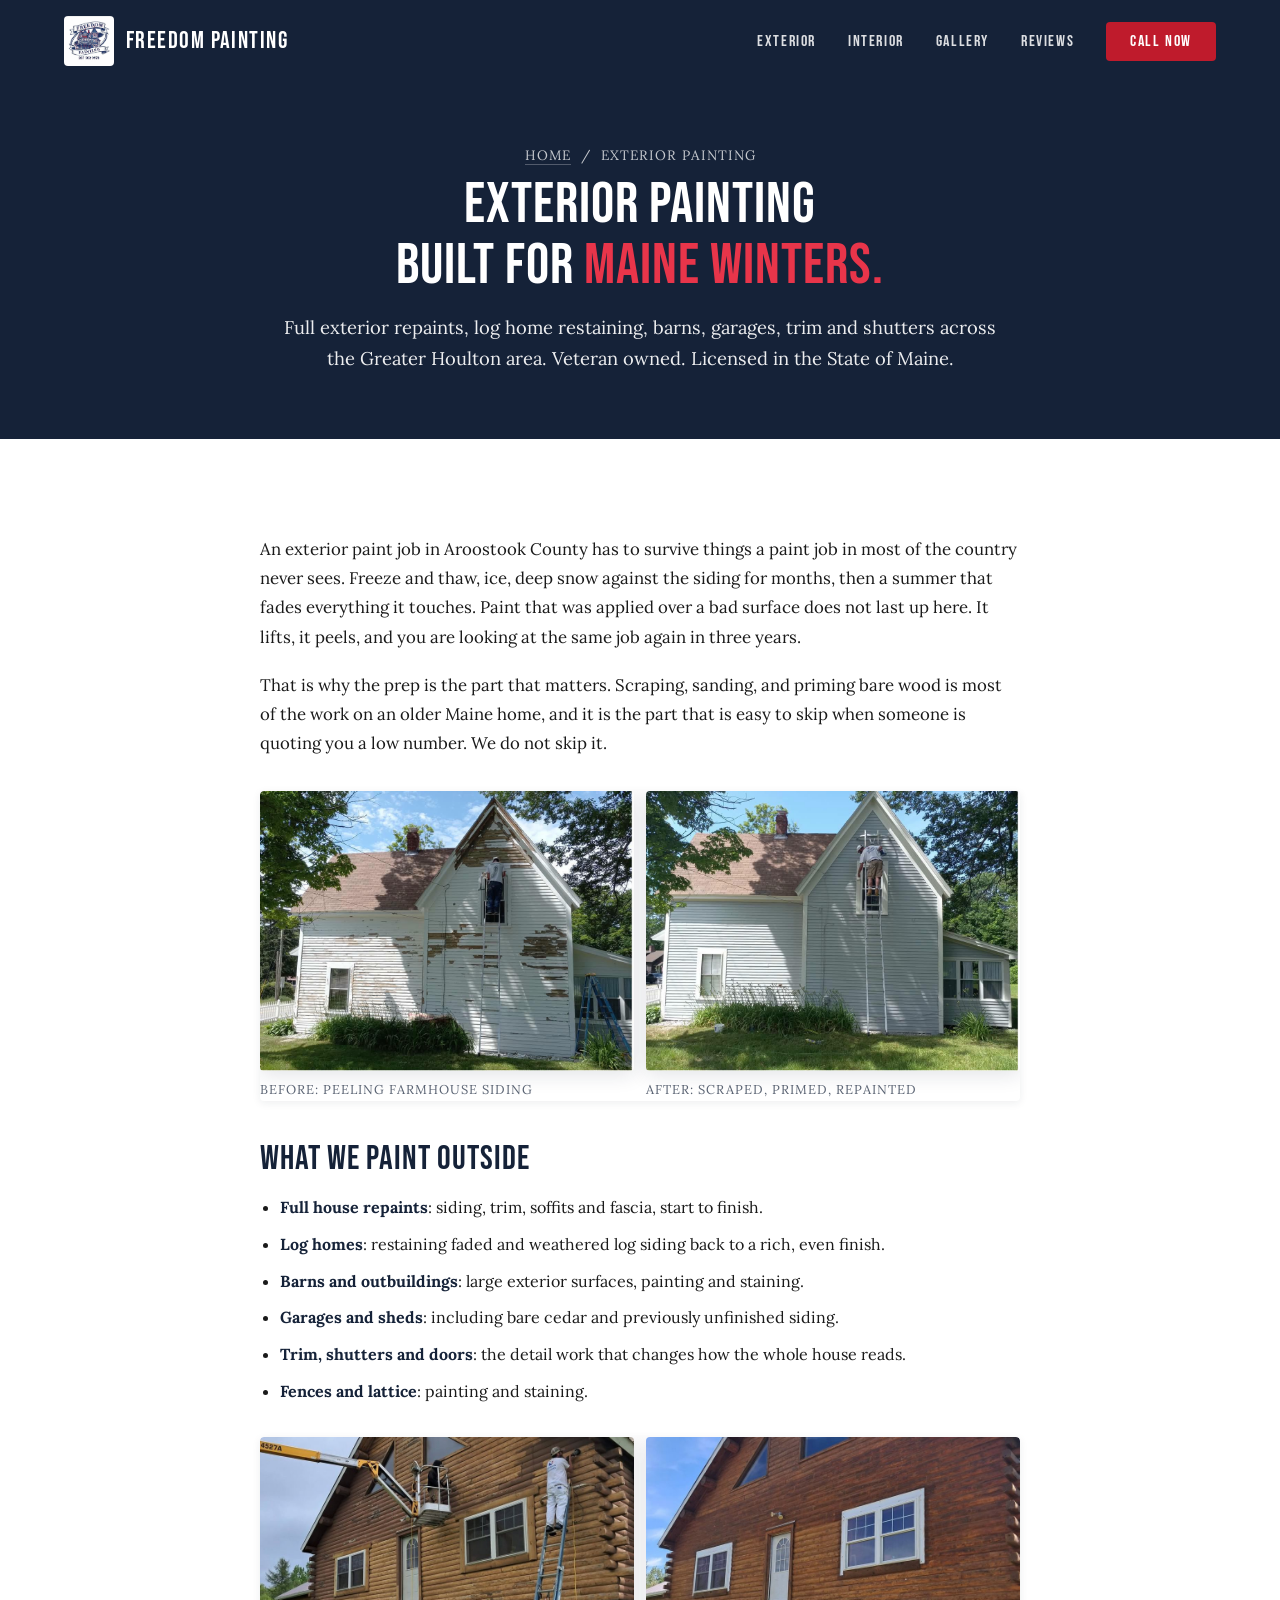
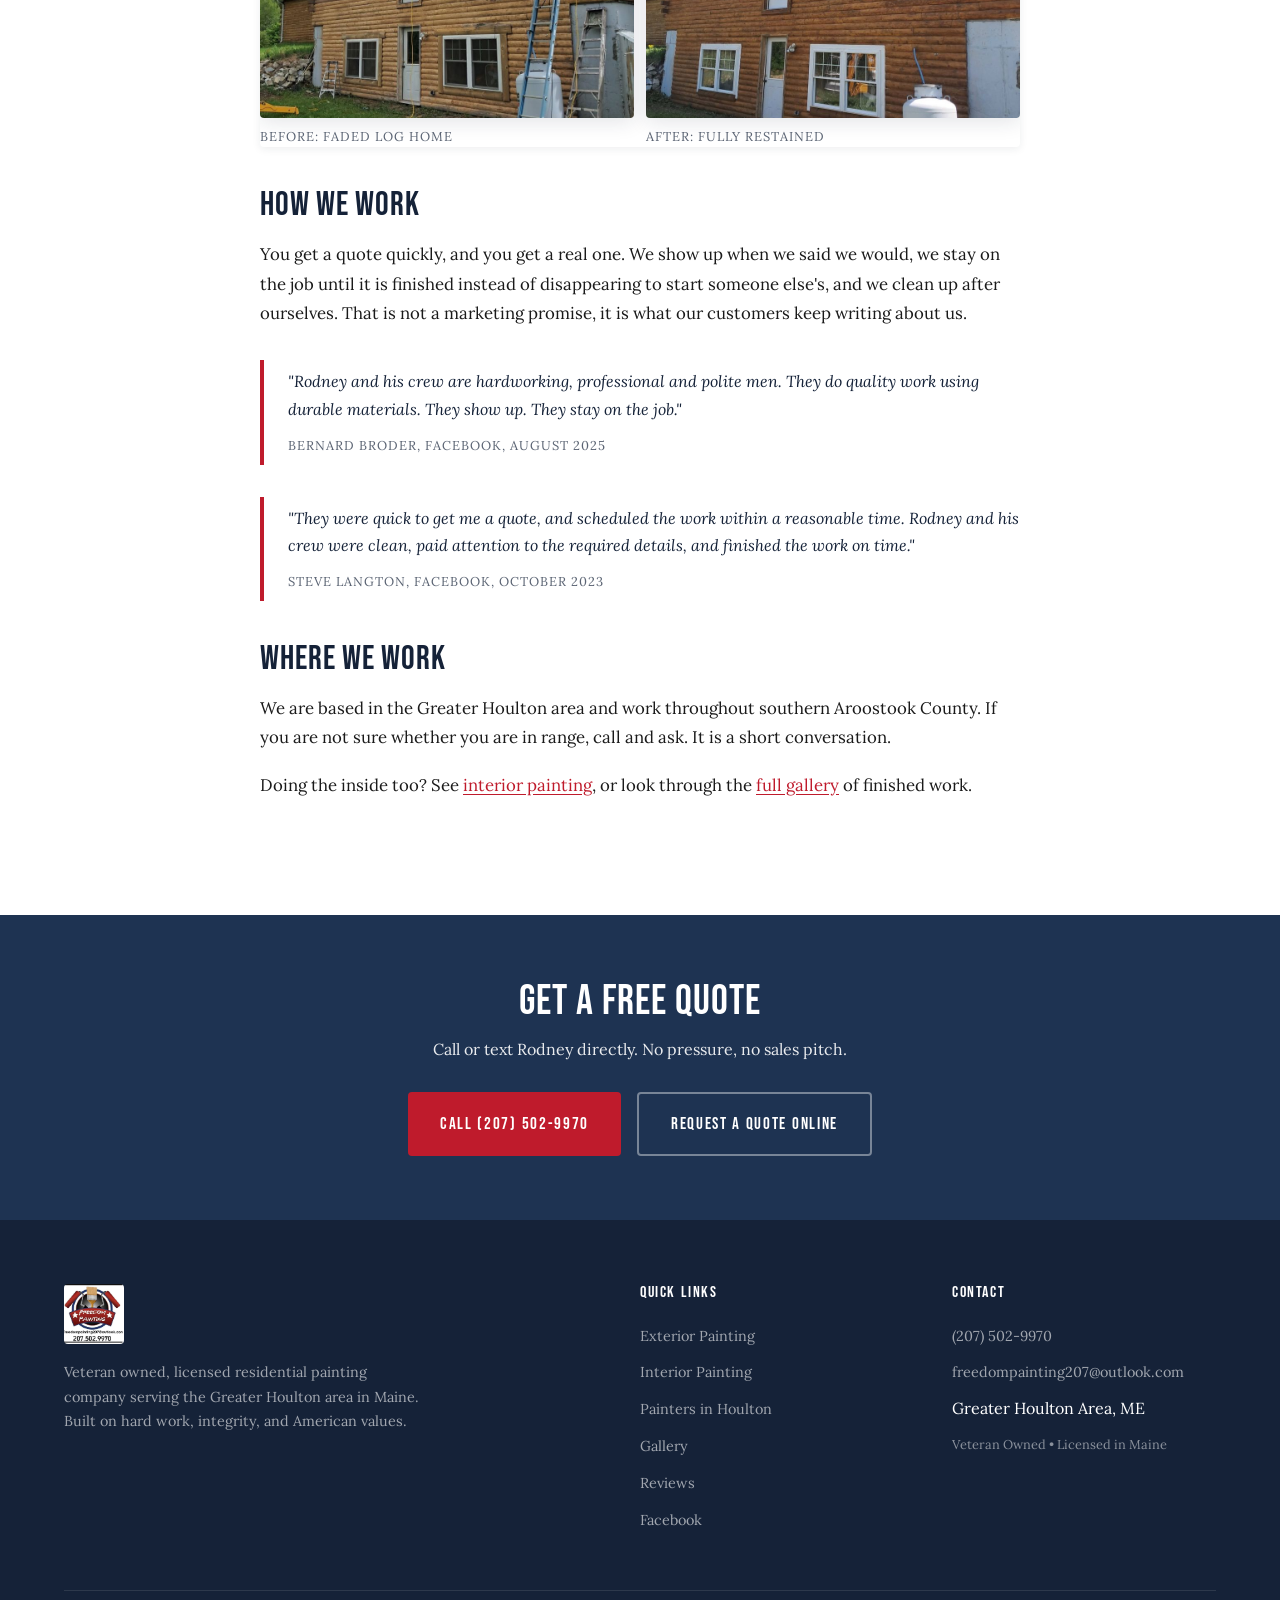
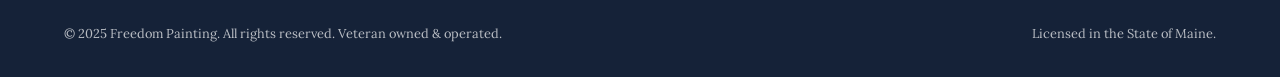
==== exterior-painting/index.html @ 09366f9c "Add service + location pages, extract shared stylesheet The site was a single page competing for one" ====
<!DOCTYPE html>
<html lang="en">
<head>
    <meta charset="UTF-8">
    <meta name="viewport" content="width=device-width, initial-scale=1.0">
    <title>Exterior House Painting in Houlton, ME | Freedom Painting</title>
    <meta name="description" content="Exterior house painting and staining in the Greater Houlton area. Veteran owned, licensed in Maine. Full repaints, log homes, barns, trim and shutters. Call or text (207) 502-9970.">
    <link rel="canonical" href="https://freedompainting.us/exterior-painting/">
    <link rel="icon" type="image/png" sizes="32x32" href="/favicon-32x32.png">
    <link rel="icon" type="image/png" sizes="16x16" href="/favicon-16x16.png">
    <link rel="apple-touch-icon" sizes="180x180" href="/apple-touch-icon.png">
    <meta property="og:title" content="Exterior House Painting in Houlton, ME | Freedom Painting">
    <meta property="og:description" content="Exterior house painting and staining in the Greater Houlton area. Veteran owned, licensed in Maine. Call or text (207) 502-9970.">
    <meta property="og:image" content="https://freedompainting.us/images/b4k.jpg">
    <meta property="og:url" content="https://freedompainting.us/exterior-painting/">
    <meta property="og:type" content="website">
    <meta property="og:site_name" content="Freedom Painting">
    <meta name="twitter:card" content="summary_large_image">
    <meta name="twitter:title" content="Exterior House Painting in Houlton, ME | Freedom Painting">
    <meta name="twitter:description" content="Exterior house painting and staining in the Greater Houlton area. Veteran owned, licensed in Maine.">
    <meta name="twitter:image" content="https://freedompainting.us/images/b4k.jpg">
    <link rel="preconnect" href="https://fonts.googleapis.com">
    <link rel="preconnect" href="https://fonts.gstatic.com" crossorigin>
    <link href="https://fonts.googleapis.com/css2?family=Bebas+Neue&family=Lora:ital,wght@0,400;0,600;0,700;1,400&display=swap" rel="stylesheet">
    <link rel="stylesheet" href="/css/site.css">

    <script type="application/ld+json">
    {
      "@context": "https://schema.org",
      "@type": "Service",
      "name": "Exterior House Painting",
      "serviceType": "Exterior House Painting",
      "url": "https://freedompainting.us/exterior-painting/",
      "description": "Exterior house painting and staining for residential properties in the Greater Houlton area of Aroostook County, Maine. Full repaints, log home restaining, barns, garages, trim and shutters.",
      "provider": {
        "@type": "HousePainter",
        "name": "Freedom Painting LLC",
        "alternateName": "Freedom Painting",
        "url": "https://freedompainting.us",
        "telephone": "+12075029970",
        "email": "freedompainting207@outlook.com",
        "image": "https://freedompainting.us/images/hero-barn-sign.jpg",
        "address": {
          "@type": "PostalAddress",
          "addressLocality": "Houlton",
          "addressRegion": "ME",
          "addressCountry": "US"
        },
        "sameAs": ["https://www.facebook.com/freedompainting207"]
      },
      "areaServed": {
        "@type": "GeoCircle",
        "geoMidpoint": { "@type": "GeoCoordinates", "latitude": 46.1261, "longitude": -67.8403 },
        "geoRadius": "50000"
      }
    }
    </script>
    <script type="application/ld+json">
    {
      "@context": "https://schema.org",
      "@type": "BreadcrumbList",
      "itemListElement": [
        { "@type": "ListItem", "position": 1, "name": "Home", "item": "https://freedompainting.us/" },
        { "@type": "ListItem", "position": 2, "name": "Exterior Painting", "item": "https://freedompainting.us/exterior-painting/" }
      ]
    }
    </script>
</head>
<body>

    <nav class="nav" id="nav">
        <div class="nav-inner">
            <a href="/" class="nav-logo">
                <img src="/images/Logo_2.jpg" alt="Freedom Painting Logo">
                <span class="nav-logo-text">FREEDOM PAINTING</span>
            </a>
            <ul class="nav-links" id="navLinks">
                <li><a href="/exterior-painting/">EXTERIOR</a></li>
                <li><a href="/interior-painting/">INTERIOR</a></li>
                <li><a href="/#gallery">GALLERY</a></li>
                <li><a href="/#testimonials">REVIEWS</a></li>
                <li><a href="tel:2075029970" class="nav-cta">CALL NOW</a></li>
            </ul>
            <button class="nav-hamburger" id="hamburger" aria-label="Toggle menu"><span></span><span></span><span></span></button>
        </div>
    </nav>

    <header class="page-hero">
        <div class="container">
            <div class="breadcrumb"><a href="/">Home</a> &nbsp;/&nbsp; Exterior Painting</div>
            <h1>EXTERIOR PAINTING<br>BUILT FOR <span class="accent">MAINE WINTERS.</span></h1>
            <p>Full exterior repaints, log home restaining, barns, garages, trim and shutters across the Greater Houlton area. Veteran owned. Licensed in the State of Maine.</p>
        </div>
    </header>

    <section class="section-padding">
        <div class="container">
            <div class="prose">

                <p>An exterior paint job in Aroostook County has to survive things a paint job in most of the country never sees. Freeze and thaw, ice, deep snow against the siding for months, then a summer that fades everything it touches. Paint that was applied over a bad surface does not last up here. It lifts, it peels, and you are looking at the same job again in three years.</p>

                <p>That is why the prep is the part that matters. Scraping, sanding, and priming bare wood is most of the work on an older Maine home, and it is the part that is easy to skip when someone is quoting you a low number. We do not skip it.</p>

                <div class="ba-pair">
                    <figure>
                        <img src="/images/b45.jpg" alt="Farmhouse exterior with peeling paint before scraping by Freedom Painting" loading="lazy" decoding="async" width="600" height="450">
                        <figcaption>Before: peeling farmhouse siding</figcaption>
                    </figure>
                    <figure>
                        <img src="/images/b46.jpg" alt="Farmhouse after scraping and full exterior repaint by Freedom Painting" loading="lazy" decoding="async" width="600" height="450">
                        <figcaption>After: scraped, primed, repainted</figcaption>
                    </figure>
                </div>

                <h2>WHAT WE PAINT OUTSIDE</h2>
                <ul>
                    <li><strong>Full house repaints</strong>: siding, trim, soffits and fascia, start to finish.</li>
                    <li><strong>Log homes</strong>: restaining faded and weathered log siding back to a rich, even finish.</li>
                    <li><strong>Barns and outbuildings</strong>: large exterior surfaces, painting and staining.</li>
                    <li><strong>Garages and sheds</strong>: including bare cedar and previously unfinished siding.</li>
                    <li><strong>Trim, shutters and doors</strong>: the detail work that changes how the whole house reads.</li>
                    <li><strong>Fences and lattice</strong>: painting and staining.</li>
                </ul>

                <div class="ba-pair">
                    <figure>
                        <img src="/images/before-2.jpg" alt="Faded log home mid-restain with the Freedom Painting crew on a lift" loading="lazy" decoding="async" width="600" height="450">
                        <figcaption>Before: faded log home</figcaption>
                    </figure>
                    <figure>
                        <img src="/images/after-2.jpg" alt="Log home fully restained to a rich brown by Freedom Painting" loading="lazy" decoding="async" width="600" height="450">
                        <figcaption>After: fully restained</figcaption>
                    </figure>
                </div>

                <h2>HOW WE WORK</h2>
                <p>You get a quote quickly, and you get a real one. We show up when we said we would, we stay on the job until it is finished instead of disappearing to start someone else's, and we clean up after ourselves. That is not a marketing promise, it is what our customers keep writing about us.</p>

                <blockquote class="pullquote">
                    "Rodney and his crew are hardworking, professional and polite men. They do quality work using durable materials. They show up. They stay on the job."
                    <cite>Bernard Broder, Facebook, August 2025</cite>
                </blockquote>

                <blockquote class="pullquote">
                    "They were quick to get me a quote, and scheduled the work within a reasonable time. Rodney and his crew were clean, paid attention to the required details, and finished the work on time."
                    <cite>Steve Langton, Facebook, October 2023</cite>
                </blockquote>

                <h2>WHERE WE WORK</h2>
                <p>We are based in the Greater Houlton area and work throughout southern Aroostook County. If you are not sure whether you are in range, call and ask. It is a short conversation.</p>

                <p>Doing the inside too? See <a href="/interior-painting/">interior painting</a>, or look through the <a href="/#gallery">full gallery</a> of finished work.</p>

            </div>
        </div>
    </section>

    <section class="cta-band">
        <div class="container">
            <h2>GET A FREE QUOTE</h2>
            <p>Call or text Rodney directly. No pressure, no sales pitch.</p>
            <div class="cta-actions">
                <a href="tel:2075029970" class="btn btn-primary">CALL (207) 502-9970</a>
                <a href="/#contact" class="btn btn-outline">REQUEST A QUOTE ONLINE</a>
            </div>
        </div>
    </section>

    <footer class="footer">
        <div class="container">
            <div class="footer-grid">
                <div class="footer-brand"><a href="/" class="nav-logo"><img src="/images/Logo.jpg" alt="Freedom Painting"></a><p>Veteran owned, licensed residential painting company serving the Greater Houlton area in Maine. Built on hard work, integrity, and American values.</p></div>
                <div><h3>QUICK LINKS</h3><ul class="footer-links"><li><a href="/exterior-painting/">Exterior Painting</a></li><li><a href="/interior-painting/">Interior Painting</a></li><li><a href="/house-painter-houlton-me/">Painters in Houlton</a></li><li><a href="/#gallery">Gallery</a></li><li><a href="/#testimonials">Reviews</a></li><li><a href="https://www.facebook.com/freedompainting207" target="_blank" rel="noopener">Facebook</a></li></ul></div>
                <div><h3>CONTACT</h3><ul class="footer-links"><li><a href="tel:2075029970">(207) 502-9970</a></li><li><a href="mailto:freedompainting207@outlook.com">freedompainting207@outlook.com</a></li><li>Greater Houlton Area, ME</li><li class="footer-meta">Veteran Owned &bull; Licensed in Maine</li></ul></div>
            </div>
            <div class="footer-bottom"><span>&copy; 2025 Freedom Painting. All rights reserved. Veteran owned &amp; operated.</span><span>Licensed in the State of Maine.</span></div>
        </div>
    </footer>

    <script>
        const hamburger = document.getElementById('hamburger');
        const navLinks = document.getElementById('navLinks');
        hamburger?.addEventListener('click', () => navLinks.classList.toggle('mobile-open'));
        const nav = document.getElementById('nav');
        window.addEventListener('scroll', () => nav.classList.toggle('scrolled', window.scrollY > 50));
    </script>
</body>
</html>
---- css/site.css ----
:root {
            --navy: #152238;
            --navy-light: #1E3352;
            --red: #BF1B2C;
            --red-dark: #991624;
            --red-light: #E8354A;
            --white: #FFFFFF;
            --cream: #F7F4EF;
            --cream-dark: #EDE8DF;
            --blue-tint: #E3EAF3;
            --text-dark: #1A1A1A;
            --text-mid: #4A4A4A;
            --text-light: #7A7A7A;
            --gold: #C9A84C;
            --shadow-sm: 0 2px 8px rgba(21, 34, 56, 0.08);
            --shadow-md: 0 4px 20px rgba(21, 34, 56, 0.12);
            --shadow-lg: 0 8px 40px rgba(21, 34, 56, 0.18);
            --radius: 4px;
            --font-display: 'Bebas Neue', sans-serif;
            --font-body: 'Lora', Georgia, serif;
            --transition: 0.3s cubic-bezier(0.4, 0, 0.2, 1);
        }
        *, *::before, *::after { box-sizing: border-box; margin: 0; padding: 0; }
        html { scroll-behavior: smooth; font-size: 16px; }
        body { font-family: var(--font-body); color: var(--text-dark); background: var(--white); line-height: 1.7; overflow-x: hidden; -webkit-font-smoothing: antialiased; }
        img { max-width: 100%; height: auto; display: block; }
        a { color: inherit; text-decoration: none; }
        button { cursor: pointer; font-family: inherit; }
        h1, h2, h3, h4 { font-family: var(--font-display); font-weight: 400; letter-spacing: 0.04em; line-height: 1.1; }
        .section-label { font-family: var(--font-display); font-size: 0.875rem; letter-spacing: 0.2em; text-transform: uppercase; color: var(--red); margin-bottom: 0.5rem; display: block; }
        .section-title { font-size: clamp(2.5rem, 5vw, 4rem); color: var(--navy); margin-bottom: 1rem; text-wrap: balance; }
        .section-subtitle { font-size: 1.1rem; color: var(--text-mid); max-width: 600px; line-height: 1.8; }
        .container { max-width: 1200px; margin: 0 auto; padding: 0 1.5rem; }
        .section-padding { padding: 6rem 0; }
        .star-divider { display: flex; align-items: center; justify-content: center; gap: 1rem; margin: 1.5rem 0; }
        .star-divider::before, .star-divider::after { content: ''; width: 60px; height: 2px; background: var(--red); }
        .star-divider span { color: var(--red); font-size: 1.2rem; }

        /* NAV */
        .nav { position: fixed; top: 0; left: 0; width: 100%; z-index: 900; background: transparent; transition: var(--transition); }
        .nav.scrolled { background: var(--navy); box-shadow: var(--shadow-md); }
        .nav-inner { display: flex; align-items: center; justify-content: space-between; padding: 1rem 1.5rem; max-width: 1200px; margin: 0 auto; }
        .nav-logo { display: flex; align-items: center; gap: 0.75rem; }
        .nav-logo img { height: 50px; width: auto; border-radius: 4px; }
        .nav-logo-text { font-family: var(--font-display); font-size: 1.5rem; color: var(--white); letter-spacing: 0.06em; }
        .nav-links { display: flex; align-items: center; gap: 2rem; list-style: none; }
        .nav-links a { font-family: var(--font-display); font-size: 1rem; letter-spacing: 0.1em; color: var(--white); opacity: 0.85; transition: var(--transition); position: relative; }
        .nav-links a:hover { opacity: 1; }
        .nav-links a::after { content: ''; position: absolute; bottom: -4px; left: 0; width: 0; height: 2px; background: var(--red); transition: var(--transition); }
        .nav-links a:hover::after { width: 100%; }
        .nav-cta { background: var(--red) !important; color: var(--white) !important; padding: 0.6rem 1.5rem !important; border-radius: var(--radius); opacity: 1 !important; }
        .nav-cta:hover { background: var(--red-dark) !important; }
        .nav-cta::after { display: none !important; }
        .nav-hamburger { display: none; flex-direction: column; gap: 5px; background: none; border: none; padding: 5px; }
        .nav-hamburger span { width: 28px; height: 2px; background: var(--white); transition: var(--transition); }

        /* HERO */
        .hero { position: relative; min-height: 100vh; display: flex; align-items: center; overflow: hidden; }
        .hero-bg { position: absolute; inset: 0; background: url('/images/hero-barn-sign.jpg') center/cover no-repeat; }
        .hero-bg::after { content: ''; position: absolute; inset: 0; background: linear-gradient(135deg, rgba(21,34,56,0.92) 0%, rgba(21,34,56,0.7) 40%, rgba(21,34,56,0.4) 100%); }
        .hero-content { position: relative; z-index: 2; max-width: 700px; padding: 8rem 0 4rem; }
        .hero-badge { display: inline-flex; align-items: center; gap: 0.5rem; background: rgba(191,27,44,0.15); border: 1px solid rgba(191,27,44,0.3); color: var(--white); padding: 0.5rem 1rem; border-radius: 2px; font-family: var(--font-display); font-size: 0.8rem; letter-spacing: 0.15em; margin-bottom: 1.5rem; animation: fadeInUp 0.8s ease both; }
        .hero-badge::before { content: '\2605'; color: var(--red-light); }
        .hero h1 { font-size: clamp(3rem, 7vw, 5.5rem); color: var(--white); line-height: 0.95; margin-bottom: 1.5rem; text-wrap: balance; animation: fadeInUp 0.8s ease 0.15s both; }
        .hero h1 .accent { color: var(--red-light); }
        .hero-description { font-size: 1.15rem; color: rgba(255,255,255,0.8); line-height: 1.8; margin-bottom: 2.5rem; max-width: 520px; animation: fadeInUp 0.8s ease 0.3s both; }
        .hero-actions { display: flex; gap: 1rem; flex-wrap: wrap; animation: fadeInUp 0.8s ease 0.45s both; }
        .btn { display: inline-flex; align-items: center; gap: 0.5rem; font-family: var(--font-display); font-size: 1.05rem; letter-spacing: 0.1em; padding: 1rem 2rem; border: none; border-radius: var(--radius); transition: var(--transition); text-align: center; }
        .btn-primary { background: var(--red); color: var(--white); }
        .btn-primary:hover { background: var(--red-dark); transform: translateY(-2px); box-shadow: var(--shadow-md); }
        .btn-outline { background: transparent; color: var(--white); border: 2px solid rgba(255,255,255,0.4); }
        .btn-outline:hover { border-color: var(--white); background: rgba(255,255,255,0.08); }
        .btn-facebook { background: #1462C5; color: var(--white); }
        .btn-facebook:hover { background: #114F9E; transform: translateY(-2px); }
        .hero-scroll { position: absolute; bottom: 2rem; left: 50%; transform: translateX(-50%); z-index: 2; display: flex; flex-direction: column; align-items: center; gap: 0.5rem; color: rgba(255,255,255,0.5); font-family: var(--font-display); font-size: 0.7rem; letter-spacing: 0.15em; animation: float 2s ease-in-out infinite; }
        .hero-scroll-line { width: 1px; height: 40px; background: linear-gradient(to bottom, rgba(255,255,255,0.5), transparent); }

        /* TRUST BANNER */
        .trust-banner { background: var(--navy); padding: 3rem 0; text-align: center; }
        .trust-items { display: flex; justify-content: center; gap: 3rem; flex-wrap: wrap; }
        .trust-item { display: flex; align-items: center; gap: 0.75rem; color: var(--white); }
        .trust-icon { font-size: 1.8rem; }
        .trust-text { font-family: var(--font-display); font-size: 1.1rem; letter-spacing: 0.08em; text-align: left; }
        .trust-text small { display: block; font-family: var(--font-body); font-size: 0.75rem; color: rgba(255,255,255,0.72); letter-spacing: 0.02em; }

        /* SERVICES */
        .services { background: var(--cream); }
        .services-header { text-align: center; margin-bottom: 4rem; }
        .services-header .section-subtitle { margin: 0 auto; }
        .services-grid { display: grid; grid-template-columns: repeat(auto-fit, minmax(280px, 1fr)); gap: 1.5rem; }
        .service-card { background: var(--white); border-radius: var(--radius); box-shadow: var(--shadow-sm); transition: var(--transition); position: relative; overflow: hidden; display: flex; flex-direction: column; }
        .service-card:hover { transform: translateY(-4px); box-shadow: var(--shadow-md); }
        .service-photo { aspect-ratio: 4/3; overflow: hidden; position: relative; }
        .service-photo img { width: 100%; height: 100%; object-fit: cover; transition: transform 0.6s cubic-bezier(0.4, 0, 0.2, 1); }
        .service-card:hover .service-photo img { transform: scale(1.05); }
        .service-body { padding: 1.75rem 2rem 2rem; }
        .service-card h3 { font-size: 1.5rem; color: var(--navy); margin-bottom: 0.75rem; }
        .service-card p { color: var(--text-mid); font-size: 0.95rem; line-height: 1.7; }

        /* GALLERY */
        .gallery-header { text-align: center; margin-bottom: 3rem; }
        .gallery-header .section-subtitle { margin: 0 auto; }
        .gallery-tabs { display: flex; justify-content: center; gap: 0.75rem; margin-bottom: 2.5rem; flex-wrap: wrap; }
        .gallery-tab { font-family: var(--font-display); font-size: 0.9rem; letter-spacing: 0.1em; padding: 0.5rem 1.25rem; background: transparent; border: 1px solid var(--cream-dark); border-radius: 2px; color: var(--text-mid); transition: var(--transition); }
        .gallery-tab.active, .gallery-tab:hover { background: var(--navy); border-color: var(--navy); color: var(--white); }
        .gallery-section { display: none; }
        .gallery-section.active { display: block; }

        /* Before & After */
        .ba-grid { display: grid; grid-template-columns: repeat(auto-fit, minmax(320px, 1fr)); gap: 2rem; }
        .ba-pair { border-radius: var(--radius); overflow: hidden; box-shadow: var(--shadow-sm); background: var(--white); }
        .ba-images { display: grid; grid-template-columns: 1fr 1fr; }
        .ba-side { position: relative; overflow: hidden; aspect-ratio: 4/3; }
        .ba-images img { width: 100%; height: 100%; object-fit: cover; }
        .ba-label { position: absolute; bottom: 0; left: 0; right: 0; padding: 0.4rem 0.75rem; font-family: var(--font-display); font-size: 0.7rem; letter-spacing: 0.12em; text-align: center; color: var(--white); }
        .ba-label.before { background: rgba(0,0,0,0.6); }
        .ba-label.after { background: rgba(191,27,44,0.85); }
        .ba-caption { padding: 0.75rem 1rem; font-family: var(--font-display); font-size: 0.85rem; letter-spacing: 0.06em; color: var(--navy); text-align: center; }

        /* Projects grid */
        .projects-grid { display: grid; grid-template-columns: repeat(4, 1fr); gap: 0.75rem; }
        .project-item { position: relative; overflow: hidden; border-radius: var(--radius); cursor: pointer; aspect-ratio: 1; }
        .project-item.wide { grid-column: span 2; aspect-ratio: 2/1; }
        .project-item img { width: 100%; height: 100%; object-fit: cover; transition: transform 0.6s cubic-bezier(0.4, 0, 0.2, 1); }
        .project-item::after { content: ''; position: absolute; inset: 0; background: rgba(21,34,56,0.18); opacity: 0; transition: var(--transition); }
        .project-item:hover img { transform: scale(1.06); }
        .project-item:hover::after { opacity: 1; }

        /* Lightbox */
        .lightbox { position: fixed; inset: 0; z-index: 2000; background: rgba(0,0,0,0.92); display: none; align-items: center; justify-content: center; padding: 2rem; }
        .lightbox.active { display: flex; }
        .lightbox img { max-width: 90vw; max-height: 85vh; object-fit: contain; border-radius: var(--radius); }
        .lightbox-close { position: absolute; top: 1.5rem; right: 1.5rem; background: none; border: none; color: var(--white); font-size: 2rem; opacity: 0.7; transition: var(--transition); }
        .lightbox-close:hover { opacity: 1; }
        .lightbox-nav { position: absolute; top: 50%; transform: translateY(-50%); background: rgba(255,255,255,0.1); border: none; color: var(--white); font-size: 1.5rem; padding: 1rem; border-radius: 50%; transition: var(--transition); }
        .lightbox-nav:hover { background: rgba(255,255,255,0.2); }
        .lightbox-prev { left: 1.5rem; }
        .lightbox-next { right: 1.5rem; }

        /* SOCIAL BANNER */
        .social-banner { background: var(--red); padding: 3rem 0; text-align: center; }
        .social-banner h3 { font-size: 2rem; color: var(--white); margin-bottom: 0.5rem; }
        .social-banner p { color: rgba(255,255,255,0.85); margin-bottom: 1.5rem; font-size: 1rem; }

        /* TESTIMONIALS */
        .testimonials { background: var(--navy); color: var(--white); overflow: hidden; }
        .testimonials .section-label { color: var(--red-light); }
        .testimonials .section-title { color: var(--white); }
        .testimonials-header { text-align: center; margin-bottom: 4rem; }
        .testimonials-header .section-subtitle { color: rgba(255,255,255,0.6); margin: 0 auto; }
        .testimonials-track-wrapper { position: relative; overflow: hidden; }
        .testimonials-track { display: flex; gap: 1.5rem; animation: scrollTestimonials 20s linear infinite; }
        .testimonials-track:hover { animation-play-state: paused; }
        .testimonial-card { flex: 0 0 380px; background: var(--navy-light); border-radius: var(--radius); padding: 2rem; position: relative; }
        .testimonial-stars { color: var(--gold); font-size: 0.9rem; letter-spacing: 2px; margin-bottom: 1rem; }
        .testimonial-text { font-size: 0.95rem; line-height: 1.8; color: rgba(255,255,255,0.85); margin-bottom: 1.5rem; font-style: italic; }
        .testimonial-author { display: flex; align-items: center; gap: 0.75rem; }
        .testimonial-avatar { width: 40px; height: 40px; border-radius: 50%; background: var(--red); display: flex; align-items: center; justify-content: center; font-family: var(--font-display); font-size: 1rem; color: var(--white); }
        .testimonial-name { font-family: var(--font-display); font-size: 1rem; letter-spacing: 0.05em; }
        .testimonial-date { font-size: 0.8rem; color: rgba(255,255,255,0.65); }
        .testimonial-source { position: absolute; top: 1.5rem; right: 1.5rem; font-size: 0.75rem; color: rgba(255,255,255,0.6); font-family: var(--font-display); letter-spacing: 0.08em; }

        /* CONTACT */
        .contact { background: var(--cream); }
        .contact-grid { display: grid; grid-template-columns: 1fr 1fr; gap: 4rem; align-items: start; }
        .contact-info-block { margin-bottom: 2rem; }
        .contact-info-block h3 { font-size: 1.3rem; color: var(--navy); margin-bottom: 0.5rem; }
        .contact-info-block p, .contact-info-block a { color: var(--text-mid); font-size: 1rem; line-height: 1.7; }
        .contact-info-block a:hover { color: var(--red); }
        .contact-phone { font-family: var(--font-display); font-size: 2rem !important; color: var(--navy) !important; letter-spacing: 0.04em; }
        .contact-form-card { background: var(--white); padding: 2.5rem; border-radius: var(--radius); box-shadow: var(--shadow-md); }
        .contact-form-card h3 { font-size: 1.8rem; color: var(--navy); margin-bottom: 0.5rem; }
        .contact-form-card > p { color: var(--text-mid); margin-bottom: 2rem; font-size: 0.95rem; }
        .form-row { display: grid; grid-template-columns: 1fr 1fr; gap: 1rem; }
        .form-group { margin-bottom: 1.25rem; }
        .form-group label { display: block; font-family: var(--font-display); font-size: 0.8rem; letter-spacing: 0.1em; color: var(--navy); margin-bottom: 0.4rem; }
        .form-group input, .form-group select, .form-group textarea { width: 100%; padding: 0.75rem 1rem; border: 1px solid var(--cream-dark); border-radius: var(--radius); font-family: var(--font-body); font-size: 0.95rem; color: var(--text-dark); background: var(--cream); transition: var(--transition); }
        .form-group input:focus, .form-group select:focus, .form-group textarea:focus { outline: none; border-color: var(--navy); background: var(--white); }
        .form-group textarea { resize: vertical; min-height: 120px; }
        .form-submit { width: 100%; font-family: var(--font-display); font-size: 1.05rem; letter-spacing: 0.1em; padding: 1rem; background: var(--red); color: var(--white); border: none; border-radius: var(--radius); transition: var(--transition); }
        .form-submit:hover { background: var(--red-dark); }
        .form-submit:disabled { opacity: 0.6; cursor: not-allowed; }
        .form-success { display: none; text-align: center; padding: 2rem; }
        .form-success.active { display: block; }
        .form-success h4 { font-size: 1.5rem; color: var(--navy); margin-bottom: 0.5rem; }

        /* FOOTER */
        .footer { background: var(--navy); color: var(--white); padding: 4rem 0 2rem; }
        .footer-grid { display: grid; grid-template-columns: 2fr 1fr 1fr; gap: 3rem; margin-bottom: 3rem; }
        .footer-brand p { color: rgba(255,255,255,0.6); font-size: 0.9rem; line-height: 1.7; margin-top: 1rem; max-width: 360px; }
        .footer h4, .footer h3 { font-size: 1rem; letter-spacing: 0.1em; margin-bottom: 1.25rem; color: var(--white); }
        .footer-links { list-style: none; }
        .footer-links li { margin-bottom: 0.6rem; }
        .footer-links a { color: rgba(255,255,255,0.6); font-size: 0.9rem; transition: var(--transition); }
        .footer-links a:hover { color: var(--white); }
        .footer-bottom { border-top: 1px solid rgba(255,255,255,0.1); padding-top: 2rem; display: flex; justify-content: space-between; align-items: center; font-size: 0.8rem; color: rgba(255,255,255,0.7); }

        /* ANIMATIONS */
        @keyframes fadeInUp { from { opacity: 0; transform: translateY(24px); } to { opacity: 1; transform: translateY(0); } }
        @keyframes float { 0%, 100% { transform: translateX(-50%) translateY(0); } 50% { transform: translateX(-50%) translateY(-8px); } }
        @keyframes scrollTestimonials { 0% { transform: translateX(0); } 100% { transform: translateX(-50%); } }
        .reveal { opacity: 0; transform: translateY(30px); transition: opacity 0.7s ease, transform 0.7s ease; }
        .reveal.visible { opacity: 1; transform: translateY(0); }

        /* UTILITIES */
        .star-divider.is-start { justify-content: flex-start; }
        .contact-intro { margin-bottom: 3rem; }
        .contact-fb { color: var(--red); font-weight: 600; }
        .contact-badge { display: inline-flex; align-items: center; gap: 0.4rem; background: rgba(191,27,44,0.08); border: 1px solid rgba(191,27,44,0.15); color: var(--red); padding: 0.4rem 0.75rem; border-radius: 2px; font-family: var(--font-display); font-size: 0.75rem; letter-spacing: 0.12em; margin-top: 0.5rem; margin-right: 0.5rem; }
        .contact-badges { margin-top: 1rem; }
        .form-success a { color: var(--red); }
        .footer-brand .nav-logo { margin-bottom: 0.5rem; }
        .footer-brand img { height: 60px; border-radius: 4px; }
        .footer-meta { margin-top: 0.75rem; color: rgba(255,255,255,0.5); font-size: 0.8rem; }

        /* RESPONSIVE */
        @media (max-width: 1024px) { .projects-grid { grid-template-columns: repeat(3, 1fr); } .project-item.wide { grid-column: span 1; aspect-ratio: 1; } .contact-grid { grid-template-columns: 1fr; gap: 3rem; } }
        @media (max-width: 768px) { .nav-links { display: none; } .nav-links.mobile-open { display: flex; flex-direction: column; position: absolute; top: 100%; left: 0; width: 100%; background: var(--navy); padding: 1.5rem; gap: 1rem; box-shadow: var(--shadow-md); } .nav-hamburger { display: flex; } .projects-grid { grid-template-columns: repeat(2, 1fr); } .services-grid { grid-template-columns: 1fr; } .footer-grid { grid-template-columns: 1fr; gap: 2rem; } .footer-bottom { flex-direction: column; gap: 0.5rem; text-align: center; } .form-row { grid-template-columns: 1fr; } .section-padding { padding: 4rem 0; } .testimonial-card { flex: 0 0 300px; padding: 1.5rem; } .trust-items { gap: 1.5rem; } .ba-grid { grid-template-columns: 1fr; } }
        @media (max-width: 480px) { .projects-grid { grid-template-columns: 1fr 1fr; gap: 0.5rem; } .hero h1 { font-size: 2.8rem; } }

        /* ---- CONTENT PAGES (service + location) ---- */
        .page-hero { background: var(--navy); color: var(--white); padding: 9rem 0 4rem; text-align: center; }
        .page-hero h1 { font-family: 'Bebas Neue', sans-serif; font-size: 3.6rem; line-height: 1.05; letter-spacing: 1px; margin: 0.5rem 0 1rem; }
        .page-hero h1 .accent { color: var(--red-light); }
        .page-hero p { max-width: 720px; margin: 0 auto; font-size: 1.15rem; opacity: 0.92; }
        .breadcrumb { font-size: 0.85rem; letter-spacing: 1px; text-transform: uppercase; opacity: 0.75; }
        .breadcrumb a { color: var(--white); text-decoration: none; border-bottom: 1px solid rgba(255,255,255,0.35); }
        .breadcrumb a:hover { color: var(--red-light); }
        .prose { max-width: 760px; margin: 0 auto; }
        .prose h2 { font-family: 'Bebas Neue', sans-serif; font-size: 2.1rem; letter-spacing: 1px; margin: 2.5rem 0 1rem; color: var(--navy); }
        .prose h3 { font-size: 1.15rem; font-weight: 700; margin: 1.75rem 0 0.5rem; color: var(--navy); }
        .prose p { margin-bottom: 1.15rem; font-size: 1.05rem; line-height: 1.75; }
        .prose ul { margin: 0 0 1.5rem 1.25rem; }
        .prose li { margin-bottom: 0.6rem; line-height: 1.7; }
        .prose strong { color: var(--navy); }
        .ba-pair { display: grid; grid-template-columns: 1fr 1fr; gap: 0.75rem; margin: 2rem 0; }
        .ba-pair figure { margin: 0; }
        .ba-pair img { width: 100%; aspect-ratio: 4 / 3; object-fit: cover; border-radius: 4px; display: block; box-shadow: var(--shadow-md); }
        .ba-pair figcaption { font-size: 0.8rem; letter-spacing: 1px; text-transform: uppercase; color: var(--navy); opacity: 0.7; margin-top: 0.5rem; }
        .pullquote { border-left: 4px solid var(--red); padding: 0.5rem 0 0.5rem 1.5rem; margin: 2rem 0; font-style: italic; color: var(--navy); }
        .pullquote cite { display: block; font-style: normal; font-size: 0.8rem; letter-spacing: 1px; text-transform: uppercase; opacity: 0.7; margin-top: 0.75rem; }
        .cta-band { background: var(--navy-light); color: var(--white); text-align: center; padding: 4rem 0; }
        .cta-band h2 { font-family: 'Bebas Neue', sans-serif; font-size: 2.6rem; letter-spacing: 1px; margin-bottom: 0.75rem; }
        .cta-band p { margin-bottom: 1.75rem; opacity: 0.9; }
        .cta-actions { display: flex; gap: 1rem; justify-content: center; flex-wrap: wrap; }
        @media (max-width: 768px) {
            .page-hero { padding: 7rem 0 3rem; }
            .page-hero h1 { font-size: 2.5rem; }
            .ba-pair { grid-template-columns: 1fr; }
        }
        .service-link { display: inline-block; margin-top: 1rem; font-size: 0.85rem; font-weight: 700; letter-spacing: 0.08em; text-transform: uppercase; color: var(--red); text-decoration: none; border-bottom: 2px solid transparent; transition: border-color 0.2s ease; }
        .service-link:hover, .service-link:focus { border-bottom-color: var(--red); }
        .prose a { color: var(--red); text-decoration: underline; text-underline-offset: 3px; }
        .prose a:hover, .prose a:focus { color: var(--red-dark); }
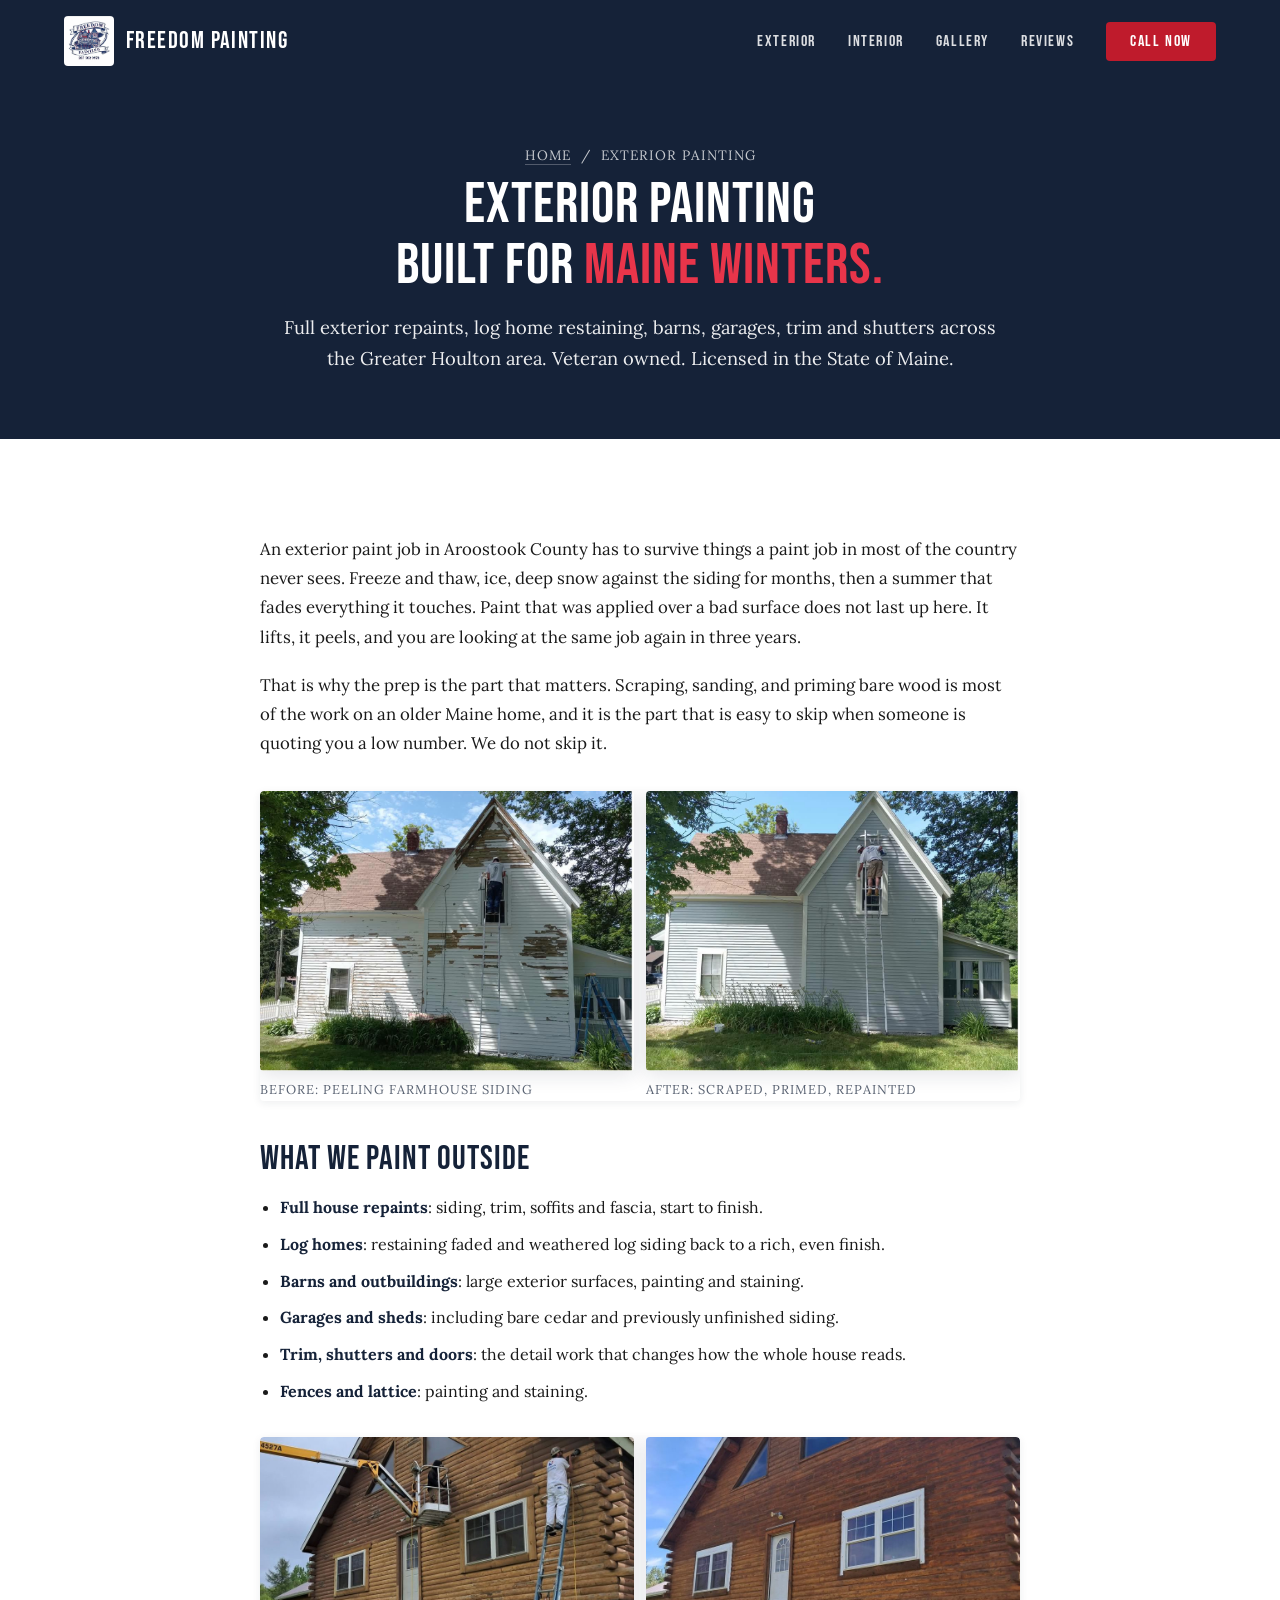
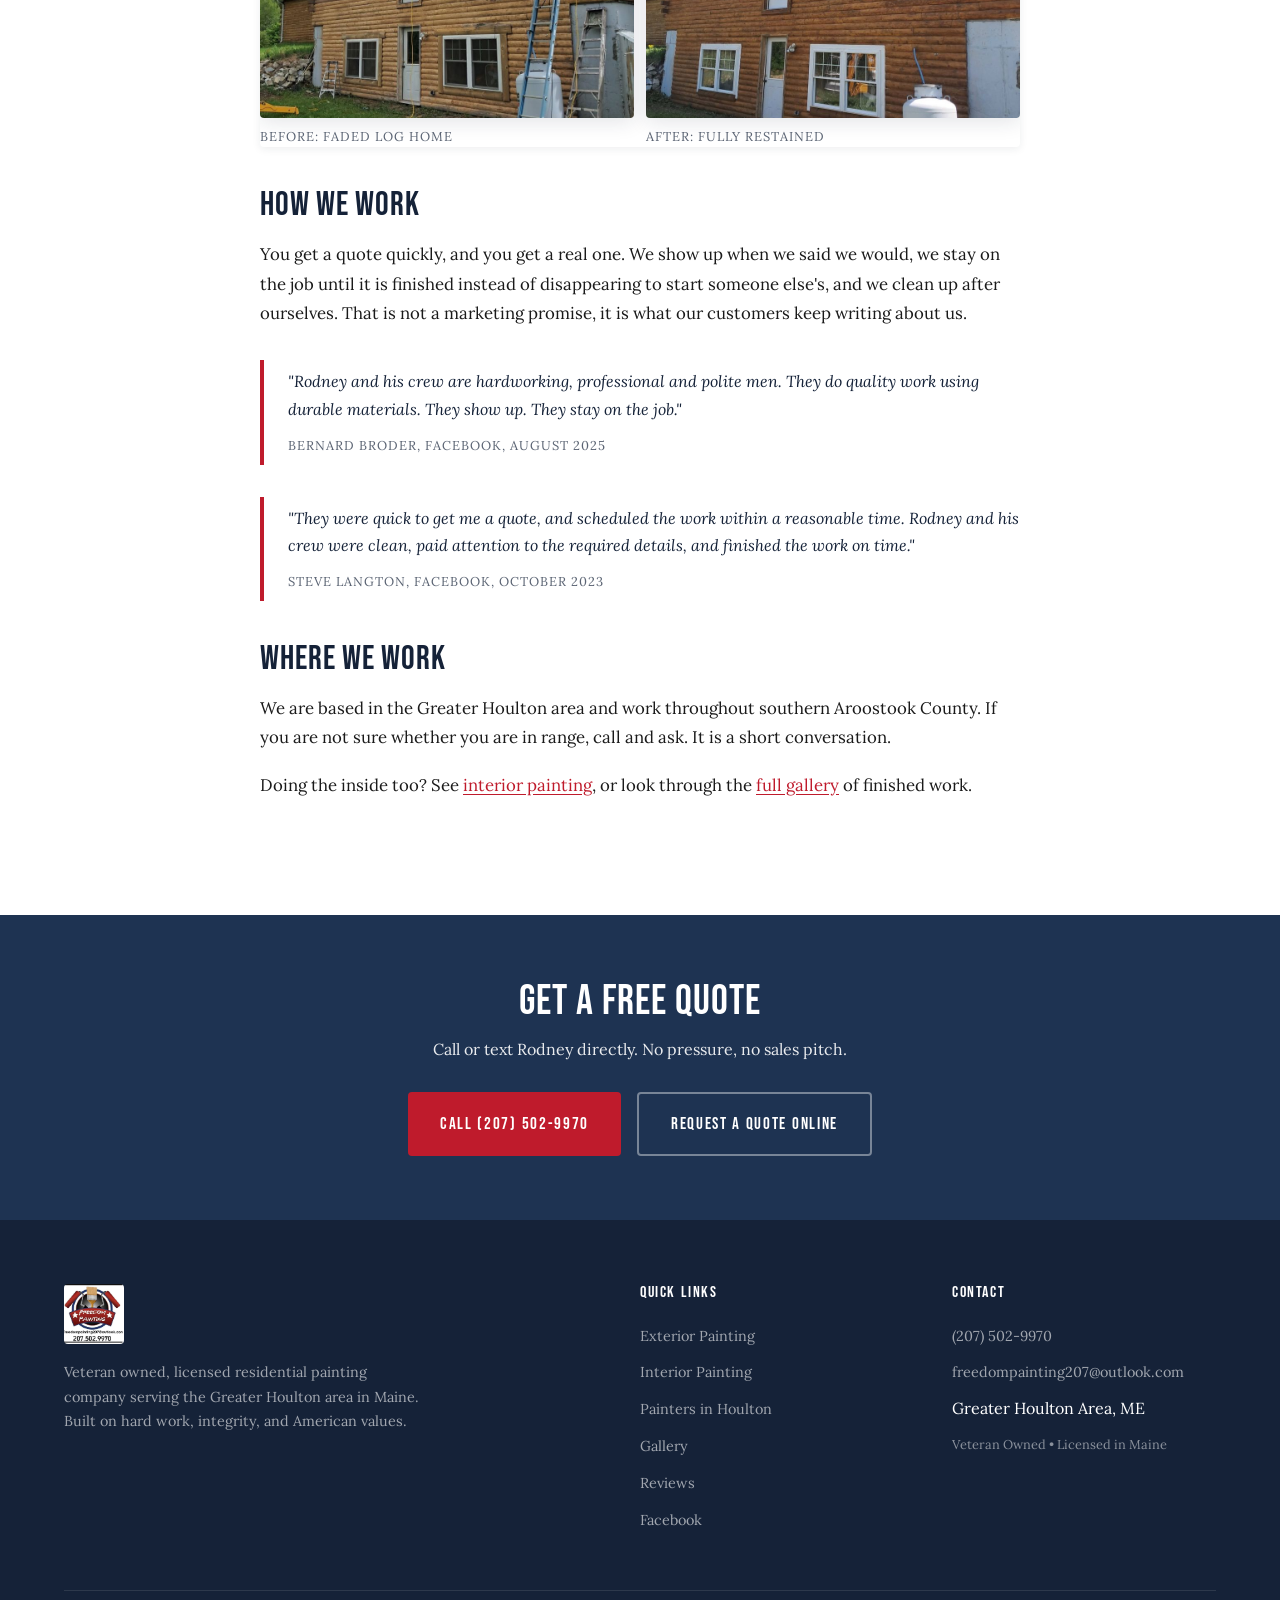
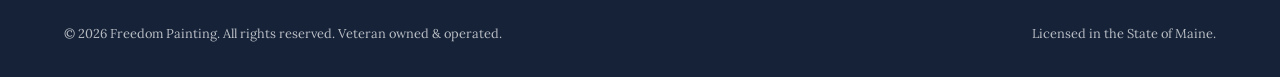
==== commit 78251ace: "Fix homepage gallery layout, mobile hero gutter, a11y; correct hosting docs - Scope subpage .ba-pair" ====
--- a/exterior-painting/index.html
+++ b/exterior-painting/index.html
@@ -173,7 +173,7 @@
                 <div><h3>QUICK LINKS</h3><ul class="footer-links"><li><a href="/exterior-painting/">Exterior Painting</a></li><li><a href="/interior-painting/">Interior Painting</a></li><li><a href="/house-painter-houlton-me/">Painters in Houlton</a></li><li><a href="/#gallery">Gallery</a></li><li><a href="/#testimonials">Reviews</a></li><li><a href="https://www.facebook.com/freedompainting207" target="_blank" rel="noopener">Facebook</a></li></ul></div>
                 <div><h3>CONTACT</h3><ul class="footer-links"><li><a href="tel:2075029970">(207) 502-9970</a></li><li><a href="mailto:freedompainting207@outlook.com">freedompainting207@outlook.com</a></li><li>Greater Houlton Area, ME</li><li class="footer-meta">Veteran Owned &bull; Licensed in Maine</li></ul></div>
             </div>
-            <div class="footer-bottom"><span>&copy; 2025 Freedom Painting. All rights reserved. Veteran owned &amp; operated.</span><span>Licensed in the State of Maine.</span></div>
+            <div class="footer-bottom"><span>&copy; 2026 Freedom Painting. All rights reserved. Veteran owned &amp; operated.</span><span>Licensed in the State of Maine.</span></div>
         </div>
     </footer>
 
--- a/css/site.css
+++ b/css/site.css
@@ -58,7 +58,7 @@
         .hero { position: relative; min-height: 100vh; display: flex; align-items: center; overflow: hidden; }
         .hero-bg { position: absolute; inset: 0; background: url('/images/hero-barn-sign.jpg') center/cover no-repeat; }
         .hero-bg::after { content: ''; position: absolute; inset: 0; background: linear-gradient(135deg, rgba(21,34,56,0.92) 0%, rgba(21,34,56,0.7) 40%, rgba(21,34,56,0.4) 100%); }
-        .hero-content { position: relative; z-index: 2; max-width: 700px; padding: 8rem 0 4rem; }
+        .hero-content { position: relative; z-index: 2; max-width: 700px; padding: 8rem 1.5rem 4rem; }
         .hero-badge { display: inline-flex; align-items: center; gap: 0.5rem; background: rgba(191,27,44,0.15); border: 1px solid rgba(191,27,44,0.3); color: var(--white); padding: 0.5rem 1rem; border-radius: 2px; font-family: var(--font-display); font-size: 0.8rem; letter-spacing: 0.15em; margin-bottom: 1.5rem; animation: fadeInUp 0.8s ease both; }
         .hero-badge::before { content: '\2605'; color: var(--red-light); }
         .hero h1 { font-size: clamp(3rem, 7vw, 5.5rem); color: var(--white); line-height: 0.95; margin-bottom: 1.5rem; text-wrap: balance; animation: fadeInUp 0.8s ease 0.15s both; }
@@ -125,6 +125,7 @@
         .project-item::after { content: ''; position: absolute; inset: 0; background: rgba(21,34,56,0.18); opacity: 0; transition: var(--transition); }
         .project-item:hover img { transform: scale(1.06); }
         .project-item:hover::after { opacity: 1; }
+        .project-item:focus-visible { outline: 3px solid var(--red); outline-offset: 3px; }
 
         /* Lightbox */
         .lightbox { position: fixed; inset: 0; z-index: 2000; background: rgba(0,0,0,0.92); display: none; align-items: center; justify-content: center; padding: 2rem; }
@@ -174,7 +175,7 @@
         .form-row { display: grid; grid-template-columns: 1fr 1fr; gap: 1rem; }
         .form-group { margin-bottom: 1.25rem; }
         .form-group label { display: block; font-family: var(--font-display); font-size: 0.8rem; letter-spacing: 0.1em; color: var(--navy); margin-bottom: 0.4rem; }
-        .form-group input, .form-group select, .form-group textarea { width: 100%; padding: 0.75rem 1rem; border: 1px solid var(--cream-dark); border-radius: var(--radius); font-family: var(--font-body); font-size: 0.95rem; color: var(--text-dark); background: var(--cream); transition: var(--transition); }
+        .form-group input, .form-group select, .form-group textarea { width: 100%; padding: 0.75rem 1rem; border: 1px solid var(--cream-dark); border-radius: var(--radius); font-family: var(--font-body); font-size: 1rem; color: var(--text-dark); background: var(--cream); transition: var(--transition); }
         .form-group input:focus, .form-group select:focus, .form-group textarea:focus { outline: none; border-color: var(--navy); background: var(--white); }
         .form-group textarea { resize: vertical; min-height: 120px; }
         .form-submit { width: 100%; font-family: var(--font-display); font-size: 1.05rem; letter-spacing: 0.1em; padding: 1rem; background: var(--red); color: var(--white); border: none; border-radius: var(--radius); transition: var(--transition); }
@@ -212,10 +213,11 @@
         .footer-brand .nav-logo { margin-bottom: 0.5rem; }
         .footer-brand img { height: 60px; border-radius: 4px; }
         .footer-meta { margin-top: 0.75rem; color: rgba(255,255,255,0.5); font-size: 0.8rem; }
+        .page-hero-actions { margin-top: 2rem; }
 
         /* RESPONSIVE */
         @media (max-width: 1024px) { .projects-grid { grid-template-columns: repeat(3, 1fr); } .project-item.wide { grid-column: span 1; aspect-ratio: 1; } .contact-grid { grid-template-columns: 1fr; gap: 3rem; } }
-        @media (max-width: 768px) { .nav-links { display: none; } .nav-links.mobile-open { display: flex; flex-direction: column; position: absolute; top: 100%; left: 0; width: 100%; background: var(--navy); padding: 1.5rem; gap: 1rem; box-shadow: var(--shadow-md); } .nav-hamburger { display: flex; } .projects-grid { grid-template-columns: repeat(2, 1fr); } .services-grid { grid-template-columns: 1fr; } .footer-grid { grid-template-columns: 1fr; gap: 2rem; } .footer-bottom { flex-direction: column; gap: 0.5rem; text-align: center; } .form-row { grid-template-columns: 1fr; } .section-padding { padding: 4rem 0; } .testimonial-card { flex: 0 0 300px; padding: 1.5rem; } .trust-items { gap: 1.5rem; } .ba-grid { grid-template-columns: 1fr; } }
+        @media (max-width: 768px) { .nav-links { display: none; } .nav-links.mobile-open { display: flex; flex-direction: column; position: absolute; top: 100%; left: 0; width: 100%; background: var(--navy); padding: 1.5rem; gap: 1rem; box-shadow: var(--shadow-md); } .nav-hamburger { display: flex; } .projects-grid { grid-template-columns: repeat(2, 1fr); } .services-grid { grid-template-columns: 1fr; } .footer-grid { grid-template-columns: 1fr; gap: 2rem; } .footer-bottom { flex-direction: column; gap: 0.5rem; text-align: center; } .form-row { grid-template-columns: 1fr; } .section-padding { padding: 4rem 0; } .testimonial-card { flex: 0 0 300px; padding: 1.5rem; } .trust-items { gap: 1.5rem; } .ba-grid { grid-template-columns: 1fr; } .hero-scroll { display: none; } }
         @media (max-width: 480px) { .projects-grid { grid-template-columns: 1fr 1fr; gap: 0.5rem; } .hero h1 { font-size: 2.8rem; } }
 
         /* ---- CONTENT PAGES (service + location) ---- */
@@ -233,10 +235,10 @@
         .prose ul { margin: 0 0 1.5rem 1.25rem; }
         .prose li { margin-bottom: 0.6rem; line-height: 1.7; }
         .prose strong { color: var(--navy); }
-        .ba-pair { display: grid; grid-template-columns: 1fr 1fr; gap: 0.75rem; margin: 2rem 0; }
-        .ba-pair figure { margin: 0; }
-        .ba-pair img { width: 100%; aspect-ratio: 4 / 3; object-fit: cover; border-radius: 4px; display: block; box-shadow: var(--shadow-md); }
-        .ba-pair figcaption { font-size: 0.8rem; letter-spacing: 1px; text-transform: uppercase; color: var(--navy); opacity: 0.7; margin-top: 0.5rem; }
+        .prose .ba-pair { display: grid; grid-template-columns: 1fr 1fr; gap: 0.75rem; margin: 2rem 0; }
+        .prose .ba-pair figure { margin: 0; }
+        .prose .ba-pair img { width: 100%; aspect-ratio: 4 / 3; object-fit: cover; border-radius: 4px; display: block; box-shadow: var(--shadow-md); }
+        .prose .ba-pair figcaption { font-size: 0.8rem; letter-spacing: 1px; text-transform: uppercase; color: var(--navy); opacity: 0.7; margin-top: 0.5rem; }
         .pullquote { border-left: 4px solid var(--red); padding: 0.5rem 0 0.5rem 1.5rem; margin: 2rem 0; font-style: italic; color: var(--navy); }
         .pullquote cite { display: block; font-style: normal; font-size: 0.8rem; letter-spacing: 1px; text-transform: uppercase; opacity: 0.7; margin-top: 0.75rem; }
         .cta-band { background: var(--navy-light); color: var(--white); text-align: center; padding: 4rem 0; }
@@ -246,9 +248,16 @@
         @media (max-width: 768px) {
             .page-hero { padding: 7rem 0 3rem; }
             .page-hero h1 { font-size: 2.5rem; }
-            .ba-pair { grid-template-columns: 1fr; }
+            .prose .ba-pair { grid-template-columns: 1fr; }
         }
         .service-link { display: inline-block; margin-top: 1rem; font-size: 0.85rem; font-weight: 700; letter-spacing: 0.08em; text-transform: uppercase; color: var(--red); text-decoration: none; border-bottom: 2px solid transparent; transition: border-color 0.2s ease; }
         .service-link:hover, .service-link:focus { border-bottom-color: var(--red); }
         .prose a { color: var(--red); text-decoration: underline; text-underline-offset: 3px; }
         .prose a:hover, .prose a:focus { color: var(--red-dark); }
+        @media (prefers-reduced-motion: reduce) {
+            html { scroll-behavior: auto; }
+            *, *::before, *::after { animation-duration: 0.01ms !important; animation-iteration-count: 1 !important; transition-duration: 0.01ms !important; }
+            .testimonials-track { flex-wrap: wrap; justify-content: center; transform: none; }
+            .testimonials-track [aria-hidden="true"] { display: none; }
+            .reveal { opacity: 1; transform: none; }
+        }
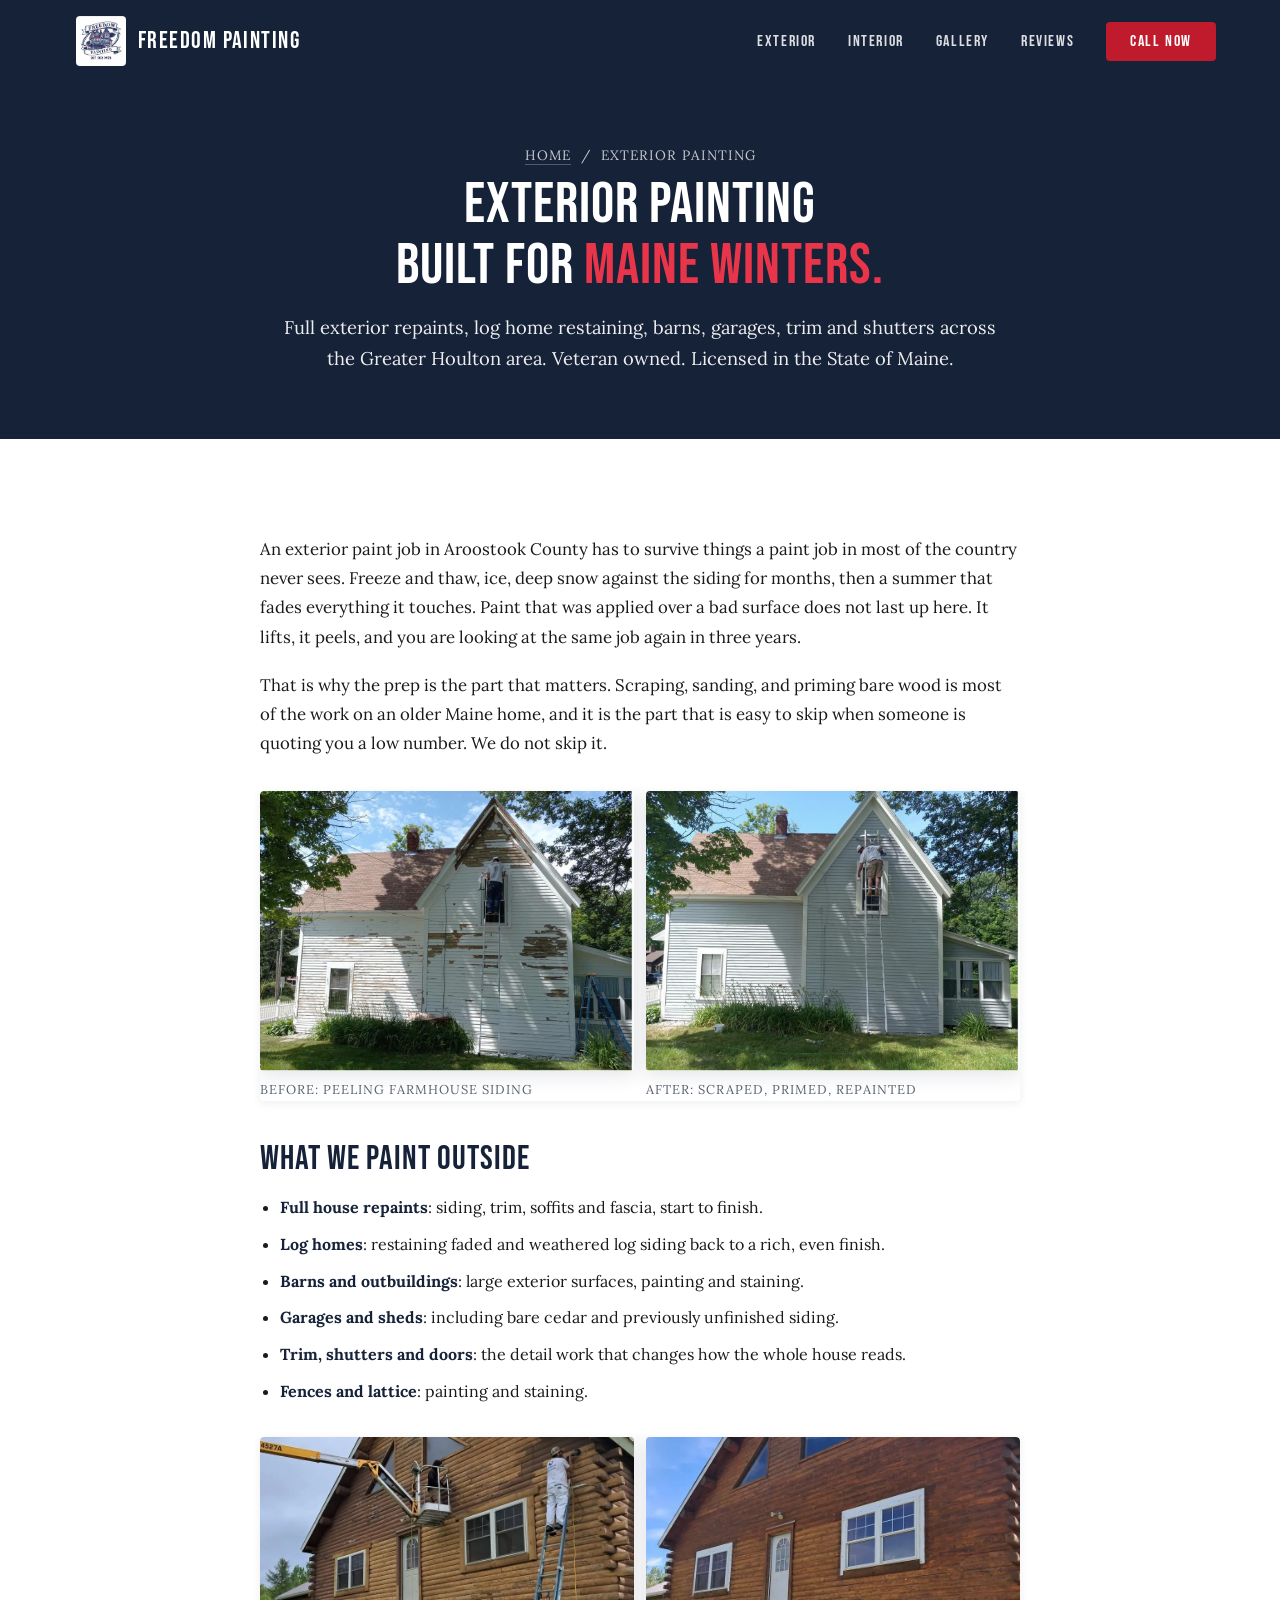
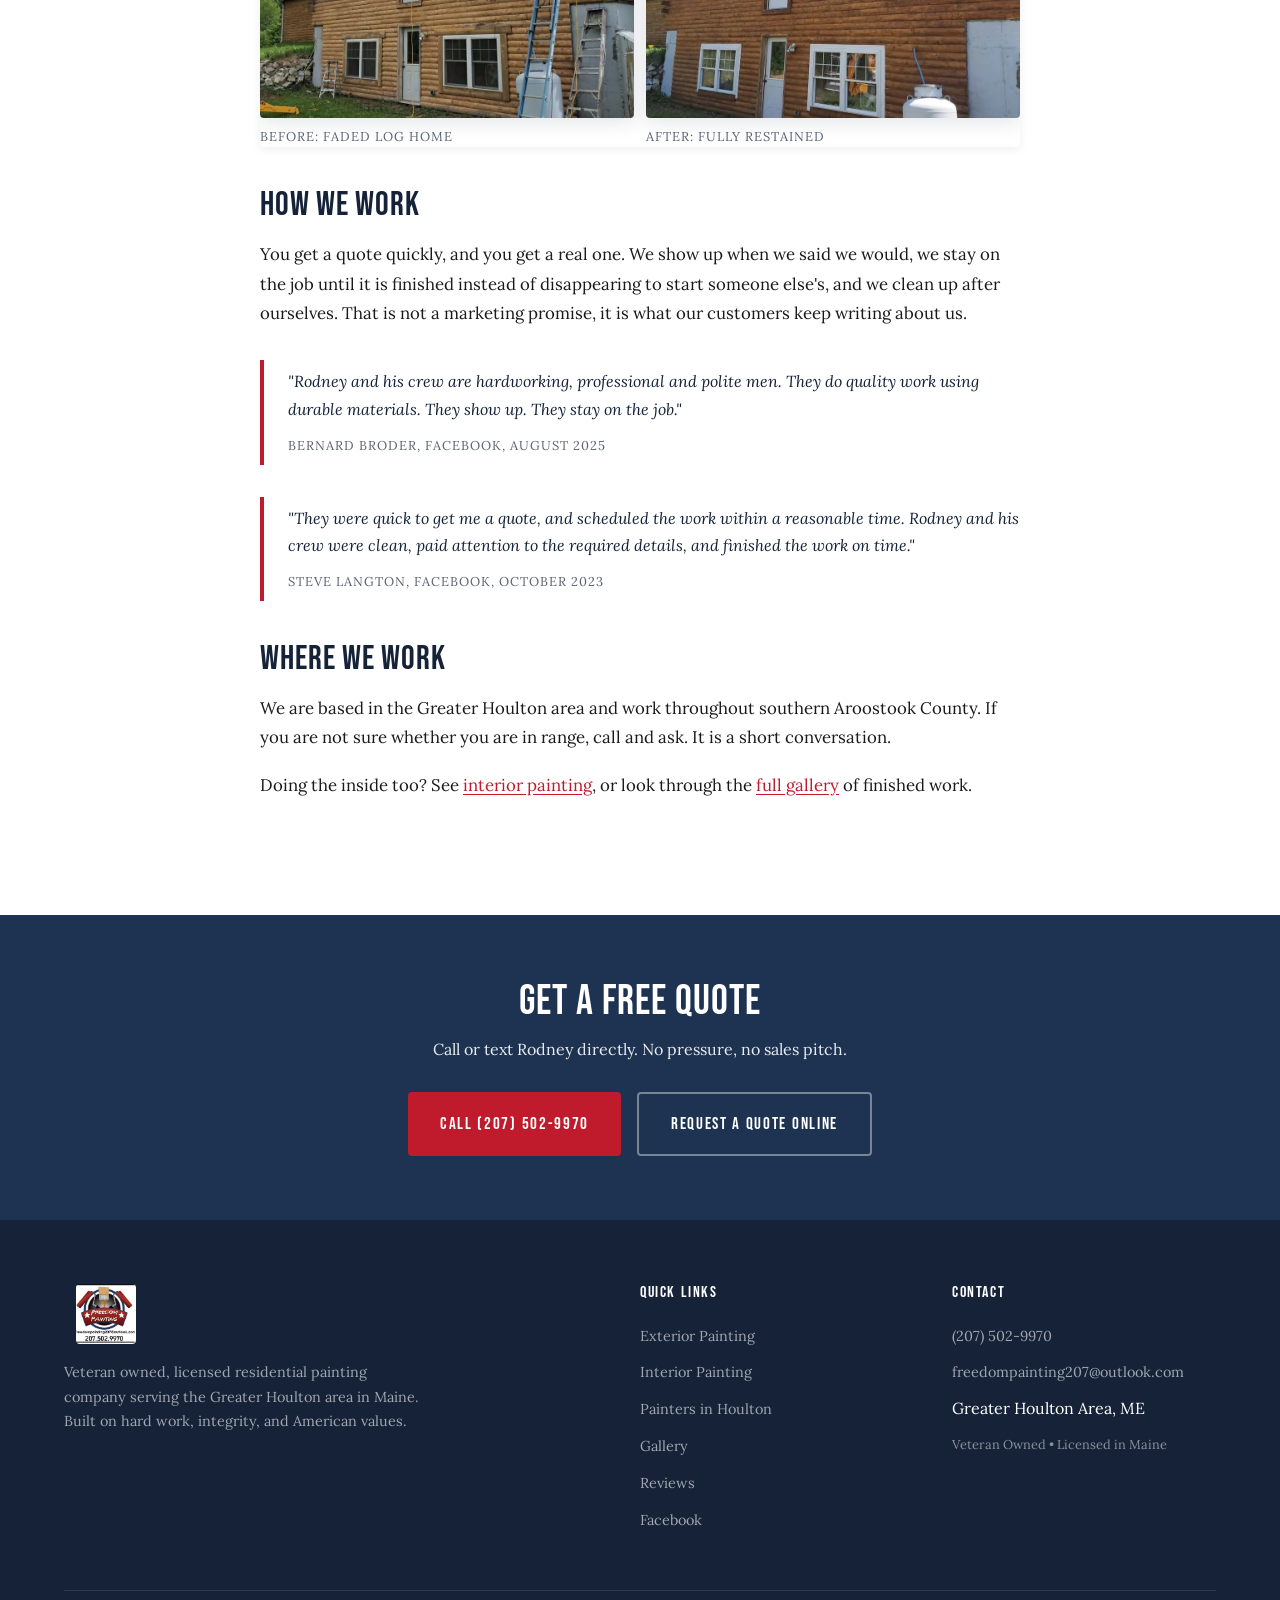
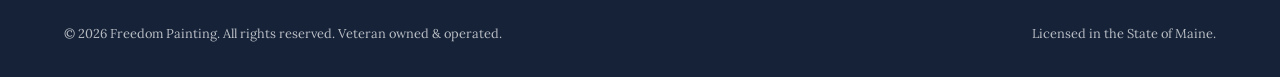
==== commit a9a53ee2: "Mobile speed: self-host fonts, WebP siblings via picture, hero as img, width/height on images Local " ====
--- a/exterior-painting/index.html
+++ b/exterior-painting/index.html
@@ -19,9 +19,8 @@
     <meta name="twitter:title" content="Exterior House Painting in Houlton, ME | Freedom Painting">
     <meta name="twitter:description" content="Exterior house painting and staining in the Greater Houlton area. Veteran owned, licensed in Maine.">
     <meta name="twitter:image" content="https://freedompainting.us/images/b4k.jpg">
-    <link rel="preconnect" href="https://fonts.googleapis.com">
-    <link rel="preconnect" href="https://fonts.gstatic.com" crossorigin>
-    <link href="https://fonts.googleapis.com/css2?family=Bebas+Neue&family=Lora:ital,wght@0,400;0,600;0,700;1,400&display=swap" rel="stylesheet">
+    <link rel="preload" as="font" type="font/woff2" href="/fonts/bebas-neue-latin.woff2" crossorigin>
+    <link rel="preload" as="font" type="font/woff2" href="/fonts/lora-latin.woff2" crossorigin>
     <link rel="stylesheet" href="/css/site.css">
 
     <script type="application/ld+json">
@@ -71,7 +70,7 @@
     <nav class="nav" id="nav">
         <div class="nav-inner">
             <a href="/" class="nav-logo">
-                <img src="/images/Logo_2.jpg" alt="Freedom Painting Logo">
+                <picture><source type="image/webp" srcset="/images/Logo_2.webp"><img src="/images/Logo_2.jpg" alt="Freedom Painting Logo" width="532" height="532"></picture>
                 <span class="nav-logo-text">FREEDOM PAINTING</span>
             </a>
             <ul class="nav-links" id="navLinks">
@@ -124,11 +123,11 @@
 
                 <div class="ba-pair">
                     <figure>
-                        <img src="/images/before-2.jpg" alt="Faded log home mid-restain with the Freedom Painting crew on a lift" loading="lazy" decoding="async" width="600" height="450">
+                        <picture><source type="image/webp" srcset="/images/before-2.webp"><img src="/images/before-2.jpg" alt="Faded log home mid-restain with the Freedom Painting crew on a lift" loading="lazy" decoding="async" width="600" height="450"></picture>
                         <figcaption>Before: faded log home</figcaption>
                     </figure>
                     <figure>
-                        <img src="/images/after-2.jpg" alt="Log home fully restained to a rich brown by Freedom Painting" loading="lazy" decoding="async" width="600" height="450">
+                        <picture><source type="image/webp" srcset="/images/after-2.webp"><img src="/images/after-2.jpg" alt="Log home fully restained to a rich brown by Freedom Painting" loading="lazy" decoding="async" width="600" height="450"></picture>
                         <figcaption>After: fully restained</figcaption>
                     </figure>
                 </div>
@@ -169,7 +168,7 @@
     <footer class="footer">
         <div class="container">
             <div class="footer-grid">
-                <div class="footer-brand"><a href="/" class="nav-logo"><img src="/images/Logo.jpg" alt="Freedom Painting"></a><p>Veteran owned, licensed residential painting company serving the Greater Houlton area in Maine. Built on hard work, integrity, and American values.</p></div>
+                <div class="footer-brand"><a href="/" class="nav-logo"><picture><source type="image/webp" srcset="/images/Logo.webp"><img src="/images/Logo.jpg" alt="Freedom Painting" width="700" height="700"></picture></a><p>Veteran owned, licensed residential painting company serving the Greater Houlton area in Maine. Built on hard work, integrity, and American values.</p></div>
                 <div><h3>QUICK LINKS</h3><ul class="footer-links"><li><a href="/exterior-painting/">Exterior Painting</a></li><li><a href="/interior-painting/">Interior Painting</a></li><li><a href="/house-painter-houlton-me/">Painters in Houlton</a></li><li><a href="/#gallery">Gallery</a></li><li><a href="/#testimonials">Reviews</a></li><li><a href="https://www.facebook.com/freedompainting207" target="_blank" rel="noopener">Facebook</a></li></ul></div>
                 <div><h3>CONTACT</h3><ul class="footer-links"><li><a href="tel:2075029970">(207) 502-9970</a></li><li><a href="mailto:freedompainting207@outlook.com">freedompainting207@outlook.com</a></li><li>Greater Houlton Area, ME</li><li class="footer-meta">Veteran Owned &bull; Licensed in Maine</li></ul></div>
             </div>
--- a/css/site.css
+++ b/css/site.css
@@ -1,3 +1,6 @@
+@font-face { font-family: 'Bebas Neue'; font-style: normal; font-weight: 400; font-display: swap; src: url('/fonts/bebas-neue-latin.woff2') format('woff2'); }
+@font-face { font-family: 'Lora'; font-style: normal; font-weight: 400 700; font-display: swap; src: url('/fonts/lora-latin.woff2') format('woff2'); }
+@font-face { font-family: 'Lora'; font-style: italic; font-weight: 400; font-display: swap; src: url('/fonts/lora-italic-latin.woff2') format('woff2'); }
         :root {
             --navy: #152238;
             --navy-light: #1E3352;
@@ -56,7 +59,9 @@
 
         /* HERO */
         .hero { position: relative; min-height: 100vh; display: flex; align-items: center; overflow: hidden; }
-        .hero-bg { position: absolute; inset: 0; background: url('/images/hero-barn-sign.jpg') center/cover no-repeat; }
+        .hero-bg { position: absolute; inset: 0; }
+        .hero-bg img { position: absolute; inset: 0; width: 100%; height: 100%; object-fit: cover; object-position: center; }
+        picture { display: contents; }
         .hero-bg::after { content: ''; position: absolute; inset: 0; background: linear-gradient(135deg, rgba(21,34,56,0.92) 0%, rgba(21,34,56,0.7) 40%, rgba(21,34,56,0.4) 100%); }
         .hero-content { position: relative; z-index: 2; max-width: 700px; padding: 8rem 1.5rem 4rem; }
         .hero-badge { display: inline-flex; align-items: center; gap: 0.5rem; background: rgba(191,27,44,0.15); border: 1px solid rgba(191,27,44,0.3); color: var(--white); padding: 0.5rem 1rem; border-radius: 2px; font-family: var(--font-display); font-size: 0.8rem; letter-spacing: 0.15em; margin-bottom: 1.5rem; animation: fadeInUp 0.8s ease both; }
@@ -80,6 +85,7 @@
         .trust-items { display: flex; justify-content: center; gap: 3rem; flex-wrap: wrap; }
         .trust-item { display: flex; align-items: center; gap: 0.75rem; color: var(--white); }
         .trust-icon { font-size: 1.8rem; }
+        .trust-flag { display: block; width: 2.1rem; height: 1.4rem; border-radius: 2px; box-shadow: 0 0 0 1px rgba(255,255,255,0.25); }
         .trust-text { font-family: var(--font-display); font-size: 1.1rem; letter-spacing: 0.08em; text-align: left; }
         .trust-text small { display: block; font-family: var(--font-body); font-size: 0.75rem; color: rgba(255,255,255,0.72); letter-spacing: 0.02em; }
 
